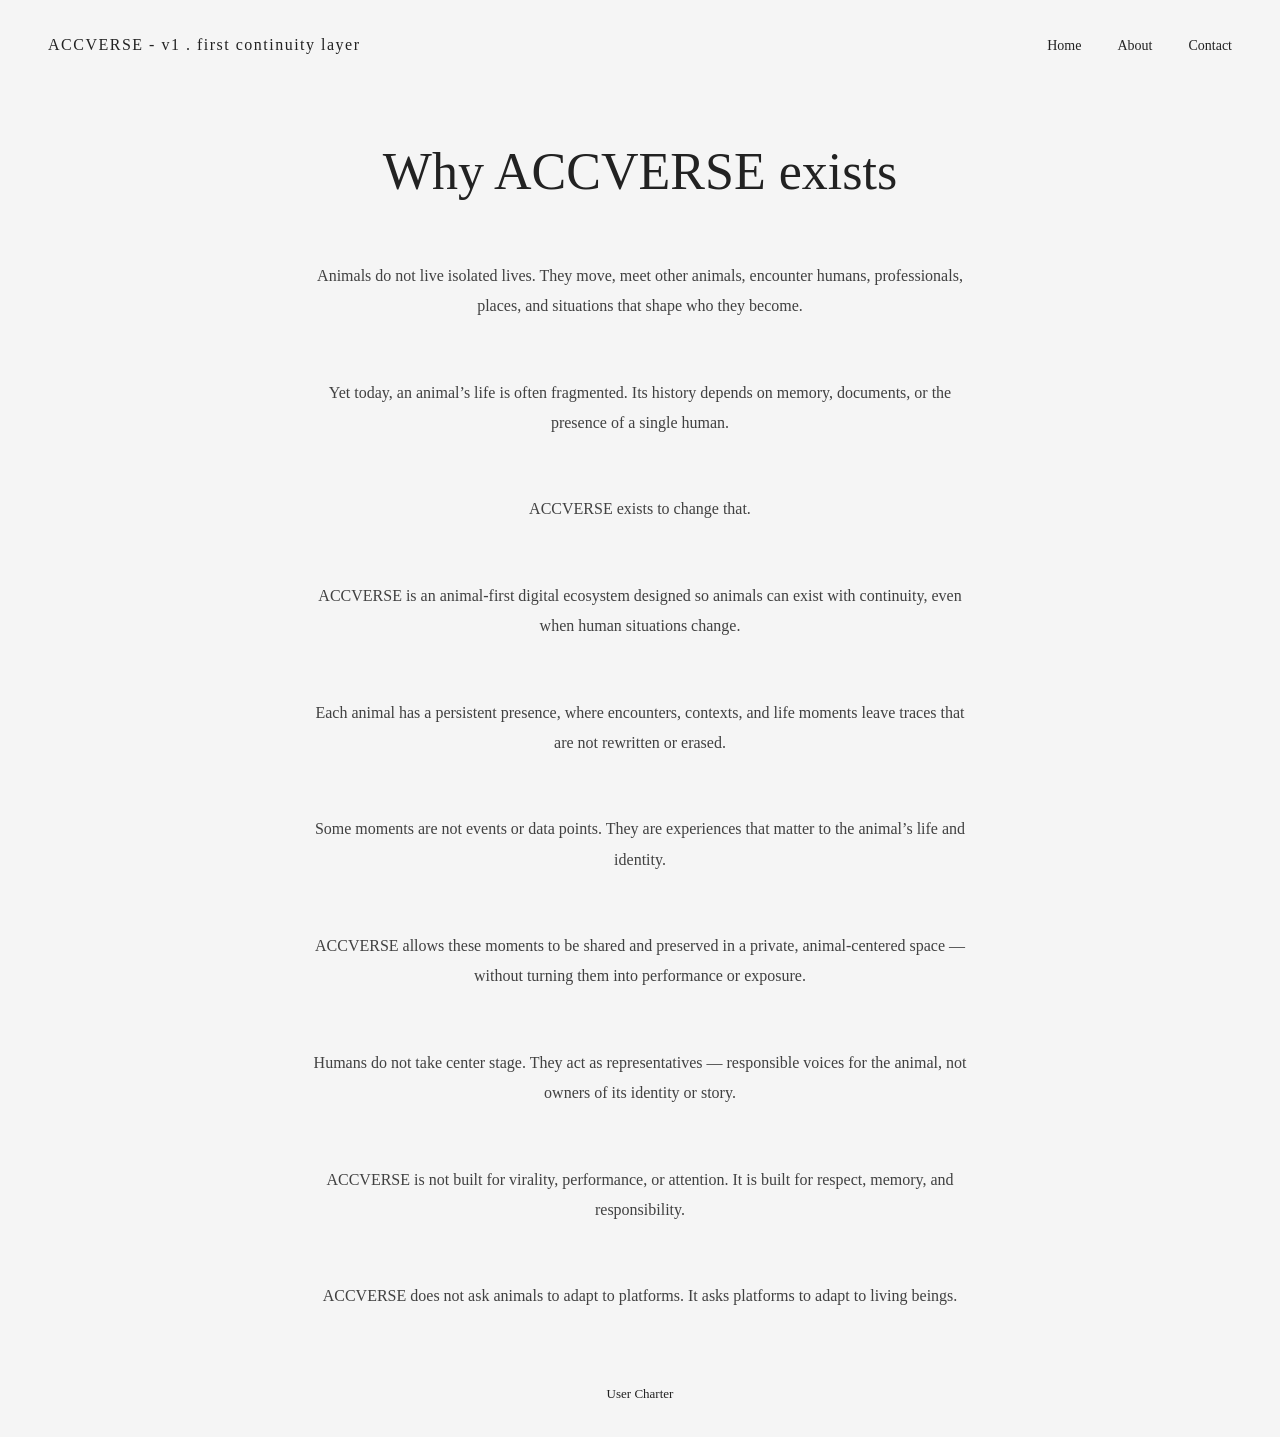
==== about.html @ 1322f3d6 "Initial website" ====
<!DOCTYPE html>
<html lang="en">
<head>
  <meta charset="UTF-8">
  <title>ACCVERSE — About</title>
  <link rel="stylesheet" href="css/style.css">
</head>

<body>

<header>
  <div class="header-container">
    <h1 class="logo">ACCVERSE - v1 . first continuity layer</h1>
    <nav>
      <a href="index.html">Home</a>
      <a href="about.html">About</a>
      <a href="contact.html">Contact</a>
    </nav>
  </div>
</header>

<main class="hero">
  <div class="prose">
    <h2>Why ACCVERSE exists</h2>

    <p>
      Animals do not live isolated lives. They move, meet other animals, encounter humans,
      professionals, places, and situations that shape who they become.
    </p>

    <p>
      Yet today, an animal’s life is often fragmented. Its history depends on memory,
      documents, or the presence of a single human.
    </p>

    <p>
      ACCVERSE exists to change that.
    </p>

    <p>
      ACCVERSE is an animal-first digital ecosystem designed so animals can exist with continuity,
      even when human situations change.
    </p>

    <p>
      Each animal has a persistent presence, where encounters, contexts, and life moments leave traces
      that are not rewritten or erased.
    </p>

    <p>
      Some moments are not events or data points. They are experiences that matter to the animal’s life and identity.
    </p>

    <p>
      ACCVERSE allows these moments to be shared and preserved in a private, animal-centered space —
      without turning them into performance or exposure.
    </p>

    <p>
      Humans do not take center stage. They act as representatives — responsible voices for the animal,
      not owners of its identity or story.
    </p>

    <p>
      ACCVERSE is not built for virality, performance, or attention. It is built for respect, memory, and responsibility.
    </p>

    <p style="margin-bottom: 0;">
      ACCVERSE does not ask animals to adapt to platforms. It asks platforms to adapt to living beings.
    </p>
  </div>
</main>

<footer>
  <a href="user-charter.html">User Charter</a>
</footer>

</body>
</html>
---- css/style.css ----
/* RESET */
* {
  margin: 0;
  padding: 0;
  box-sizing: border-box;
}

/* GLOBAL */
body {
  font-family: "Georgia", serif;
  background: #f5f5f5;
  color: #222;
  line-height: 1.6;
}

/* HEADER */
header {
  padding: 32px 48px;
}

.header-container {
  display: flex;
  justify-content: space-between;
  align-items: center;
}

.logo {
  font-size: 16px;
  letter-spacing: 1.5px;
  font-weight: normal;
}

nav a {
  margin-left: 32px;
  text-decoration: none;
  color: #222;
  font-size: 14px;
}

.prose {
  max-width: 720px;
  margin: 0 auto;
  padding: 0 24px;
  text-align: center;
}

.prose h2 {
  font-size: 52px;
  font-weight: normal;
  margin-bottom: 48px;
}

.prose p {
  font-size: 16px;
  line-height: 1.9;
  margin-bottom: 56px;
  opacity: 0.85;
}

.prose .subtitle {
  font-size: 18px;
  opacity: 0.85;
}

.hero {
  min-height: calc(100vh - 160px);
  display: flex;
  align-items: center;
  justify-content: center;
  padding: 40px 0;
}

/* FOOTER */
footer {
  padding: 32px;
  text-align: center;
  font-size: 13px;
}

footer a {
  color: #222;
  text-decoration: none;
}

/* MOBILE RESPONSIVE */
@media (max-width: 480px) {
  header {
    padding: 20px 18px;
  }

  nav a {
    margin-left: 14px;
    font-size: 13px;
  }

  .hero {
    min-height: calc(100vh - 140px);
    padding: 28px 0;
  }

  .prose {
    max-width: 92%;
    padding: 0 14px;
  }

  .prose h2 {
    font-size: 36px;
    margin-bottom: 28px;
  }

  .prose .subtitle {
    font-size: 16px;
    margin-bottom: 28px;
  }

  .prose p {
    font-size: 15px;
    line-height: 1.85;
    margin-bottom: 28px;
  }

  footer {
    padding: 22px;
    font-size: 13px;
  }
}

/* SMALL TABLETS / LARGE PHONES */
@media (min-width: 481px) and (max-width: 768px) {
  .prose h2 {
    font-size: 42px;
  }

  .prose .subtitle {
    font-size: 17px;
  }

  .prose p {
    font-size: 16px;
    margin-bottom: 36px;
  }
}

/* Link style (subtle, premium) */
.prose a {
  color: inherit;
  text-decoration: none;
  border-bottom: 1px solid rgba(0,0,0,0.25);
  padding-bottom: 2px;
}

.prose a:hover {
  border-bottom-color: rgba(0,0,0,0.55);
}

/* CONTACT FORM */
.contact-form {
  margin-top: 80px;
  text-align: left;
}

.contact-form label {
  display: block;
  margin-bottom: 32px;
}

.contact-form span {
  display: block;
  font-size: 14px;
  margin-bottom: 6px;
}

.contact-form small {
  display: block;
  font-size: 12px;
  opacity: 0.6;
  margin-bottom: 10px;
}

.contact-form input,
.contact-form textarea {
  width: 100%;
  padding: 14px 18px;
  border-radius: 28px;
  border: 1px solid #000;
  font-family: inherit;
  font-size: 14px;
  background: transparent;
}

.contact-form textarea {
  border-radius: 20px;
  resize: vertical;
}

.contact-form button {
  margin-top: 16px;
  padding: 14px 32px;
  border-radius: 999px;
  border: none;
  background: #000;
  color: #fff;
  font-family: inherit;
  font-size: 13px;
  letter-spacing: 1px;
  cursor: pointer;
}

.contact-form button:hover {
  opacity: 0.9;
}

/* MOBILE tweaks for the form */
@media (max-width: 480px) {
  .contact-form {
    margin-top: 56px;
  }

  .contact-form input,
  .contact-form textarea {
    font-size: 15px;
  }
}

/* MINI LIST STYLE (compact, manifesto-like) */
.list {
  margin-bottom: 56px;
}

.list p {
  margin-bottom: 14px;
  font-size: 15px;
  line-height: 1.6;
  opacity: 0.8;
}
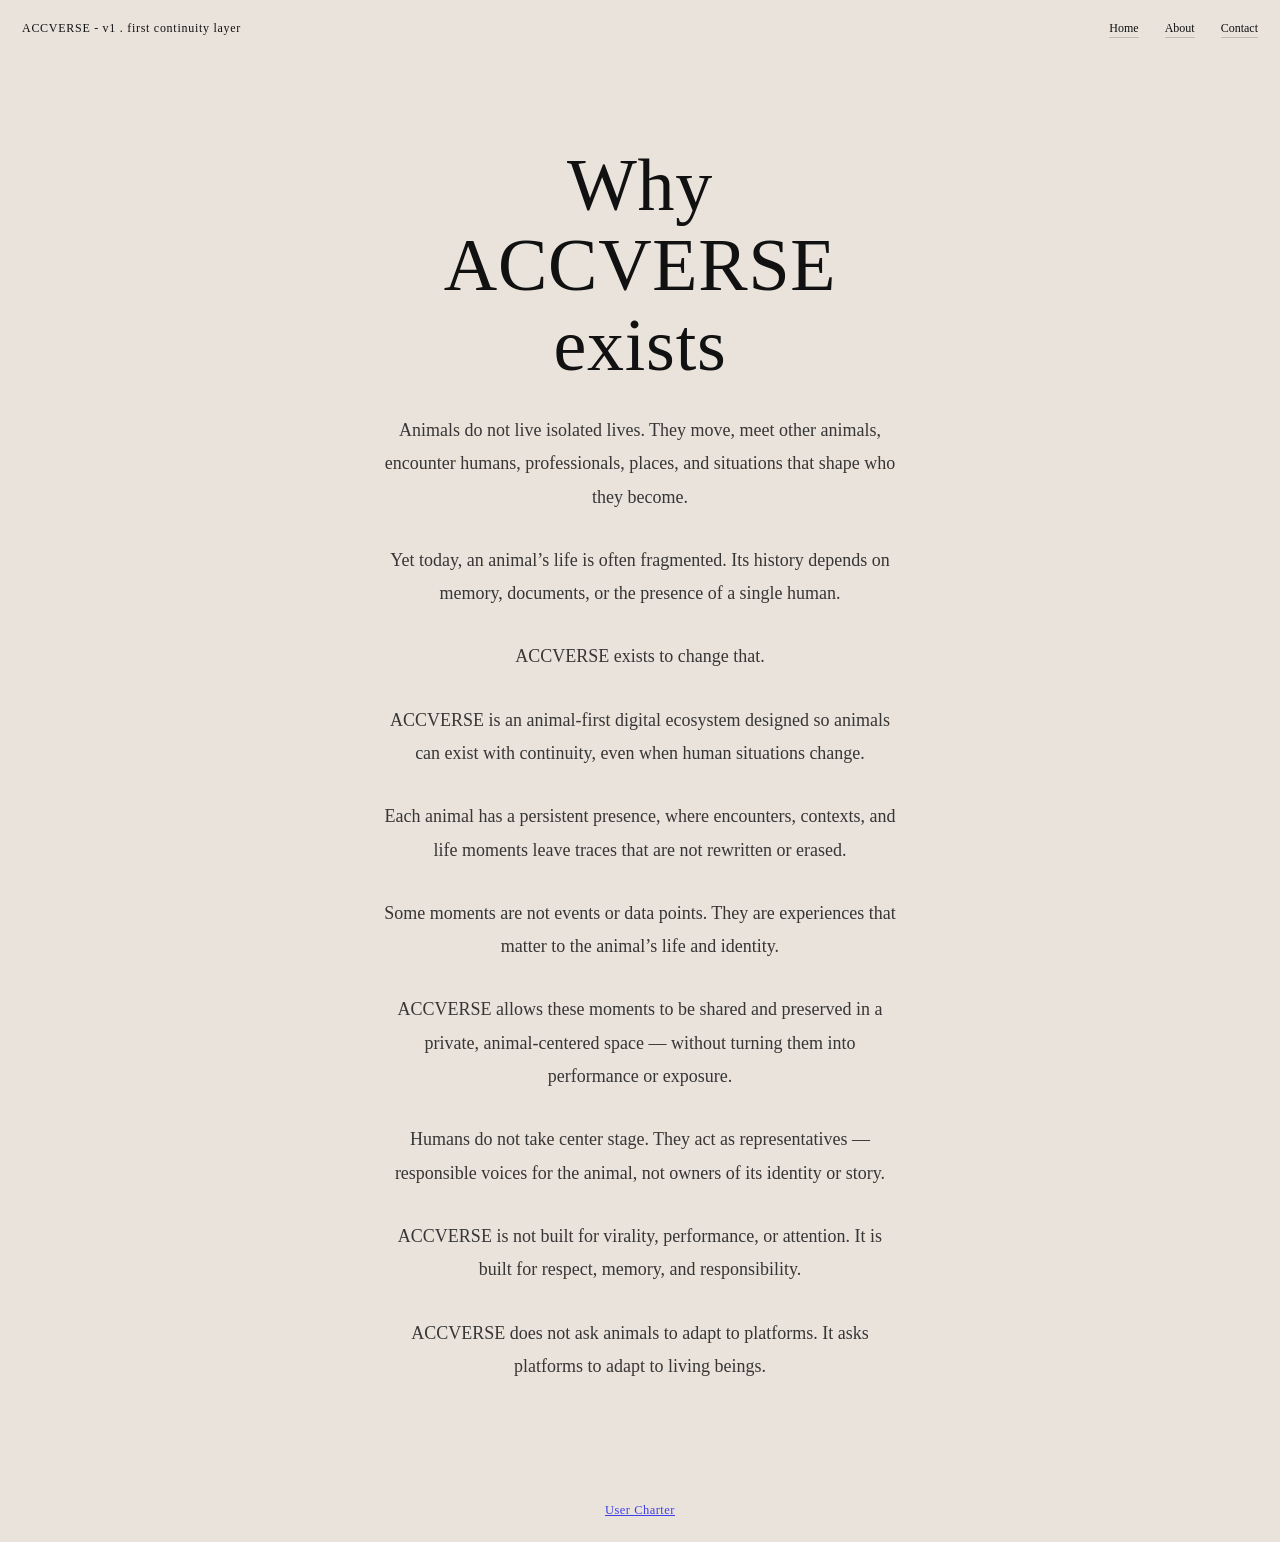
==== commit c009aa8e: "Improve responsive typography + header one-line" ====
--- a/about.html
+++ b/about.html
@@ -2,9 +2,11 @@
 <html lang="en">
 <head>
   <meta charset="UTF-8">
-  <title>ACCVERSE — About</title>
+  <meta name="viewport" content="width=device-width, initial-scale=1.0">
+  <title>ACCVERSE — First continuity layer</title>
   <link rel="stylesheet" href="css/style.css">
 </head>
+
 
 <body>
 
--- a/css/style.css
+++ b/css/style.css
@@ -1,147 +1,145 @@
-/* RESET */
-* {
+/* =========================
+   ACCVERSE — Global Styles
+   (stable mobile / tablet / desktop)
+   ========================= */
+
+/* Reset */
+*,
+*::before,
+*::after {
+  box-sizing: border-box;
+}
+
+html {
+  -webkit-text-size-adjust: 100%;
+  text-size-adjust: 100%;
+}
+
+body {
   margin: 0;
   padding: 0;
-  box-sizing: border-box;
-}
-
-/* GLOBAL */
-body {
-  font-family: "Georgia", serif;
-  background: #f5f5f5;
-  color: #222;
-  line-height: 1.6;
-}
-
-/* HEADER */
+  background: #e9e3dc; /* light warm background */
+  color: #111;
+  font-family: Georgia, "Times New Roman", Times, serif;
+}
+
+/* Page frame */
+.wrapper {
+  min-height: 100svh; /* better on mobile than 100vh */
+  display: flex;
+  justify-content: center;
+  padding: clamp(14px, 3vw, 28px);
+}
+
+.page {
+  width: min(760px, 100%);
+  background: #fff;
+  box-shadow: 0 0 0 1px rgba(0,0,0,0.06);
+}
+
+/* =========================
+   Header (ONE LINE ALWAYS)
+   ========================= */
 header {
-  padding: 32px 48px;
+  padding: clamp(16px, 3vw, 22px) clamp(14px, 3vw, 22px);
 }
 
 .header-container {
   display: flex;
+  align-items: flex-start;
   justify-content: space-between;
-  align-items: center;
-}
-
+  gap: 14px;
+}
+
+/* Keep header on one line */
+.logo,
+nav,
+nav a {
+  white-space: nowrap;
+}
+
+/* The “0.50rem vibe”, but responsive */
 .logo {
-  font-size: 16px;
-  letter-spacing: 1.5px;
-  font-weight: normal;
+  margin: 0;
+  font-weight: 400;
+  letter-spacing: 0.06em;
+  font-size: clamp(0.50rem, 1.4vw, 0.75rem);
+  line-height: 1.1;
+
+  /* Prevent logo from eating all the space */
+  max-width: 62%;
+  overflow: hidden;
+  text-overflow: ellipsis;
+}
+
+/* Nav */
+nav {
+  display: flex;
+  align-items: flex-start;
+  gap: clamp(14px, 3vw, 26px);
+  flex-wrap: nowrap; /* never wrap */
 }
 
 nav a {
-  margin-left: 32px;
+  color: inherit;
   text-decoration: none;
-  color: #222;
-  font-size: 14px;
+  font-size: clamp(0.50rem, 1.4vw, 0.75rem);
+  line-height: 1.1;
+  padding-bottom: 2px;
+  border-bottom: 1px solid rgba(0,0,0,0.18);
+}
+
+nav a:hover {
+  border-bottom-color: rgba(0,0,0,0.45);
+}
+
+/* =========================
+   Hero / Prose layout
+   ========================= */
+.hero {
+  /* keeps the content visually centered without being too “empty” */
+  padding: clamp(46px, 9vw, 86px) 0 clamp(56px, 10vw, 96px);
 }
 
 .prose {
-  max-width: 720px;
+  max-width: 560px;
   margin: 0 auto;
-  padding: 0 24px;
   text-align: center;
-}
-
+  padding: 0 clamp(16px, 4vw, 22px);
+}
+
+/* Titles */
+.prose h1,
 .prose h2 {
-  font-size: 52px;
-  font-weight: normal;
-  margin-bottom: 48px;
-}
-
+  margin: 0 0 clamp(18px, 4vw, 28px);
+  font-weight: 400;
+  letter-spacing: 0.01em;
+}
+
+/* Main big title (index / about) */
+.prose h1,
+.prose h2 {
+  font-size: clamp(42px, 9.4vw, 74px);
+  line-height: 1.08;
+}
+
+/* Optional subtitle line */
+.prose .subtitle {
+  margin: 0 0 clamp(18px, 4vw, 28px);
+  font-size: clamp(16px, 3.8vw, 18px);
+  line-height: 1.7;
+  opacity: 0.86;
+}
+
+/* Paragraphs */
 .prose p {
-  font-size: 16px;
-  line-height: 1.9;
-  margin-bottom: 56px;
-  opacity: 0.85;
-}
-
-.prose .subtitle {
-  font-size: 18px;
-  opacity: 0.85;
-}
-
-.hero {
-  min-height: calc(100vh - 160px);
-  display: flex;
-  align-items: center;
-  justify-content: center;
-  padding: 40px 0;
-}
-
-/* FOOTER */
-footer {
-  padding: 32px;
-  text-align: center;
-  font-size: 13px;
-}
-
-footer a {
-  color: #222;
-  text-decoration: none;
-}
-
-/* MOBILE RESPONSIVE */
-@media (max-width: 480px) {
-  header {
-    padding: 20px 18px;
-  }
-
-  nav a {
-    margin-left: 14px;
-    font-size: 13px;
-  }
-
-  .hero {
-    min-height: calc(100vh - 140px);
-    padding: 28px 0;
-  }
-
-  .prose {
-    max-width: 92%;
-    padding: 0 14px;
-  }
-
-  .prose h2 {
-    font-size: 36px;
-    margin-bottom: 28px;
-  }
-
-  .prose .subtitle {
-    font-size: 16px;
-    margin-bottom: 28px;
-  }
-
-  .prose p {
-    font-size: 15px;
-    line-height: 1.85;
-    margin-bottom: 28px;
-  }
-
-  footer {
-    padding: 22px;
-    font-size: 13px;
-  }
-}
-
-/* SMALL TABLETS / LARGE PHONES */
-@media (min-width: 481px) and (max-width: 768px) {
-  .prose h2 {
-    font-size: 42px;
-  }
-
-  .prose .subtitle {
-    font-size: 17px;
-  }
-
-  .prose p {
-    font-size: 16px;
-    margin-bottom: 36px;
-  }
-}
-
-/* Link style (subtle, premium) */
+  margin: 0 0 clamp(18px, 4.5vw, 30px);
+  font-size: clamp(16px, 3.9vw, 18px); /* IMPORTANT: bigger than before */
+  line-height: 1.85;
+  opacity: 0.82;
+}
+
+/* Links (subtle premium) */
 .prose a {
   color: inherit;
   text-decoration: none;
@@ -153,26 +151,39 @@
   border-bottom-color: rgba(0,0,0,0.55);
 }
 
-/* CONTACT FORM */
+/* =========================
+   Footer
+   ========================= */
+footer {
+  padding: clamp(18px, 4vw, 24px);
+  text-align: center;
+  font-size: clamp(0.58rem, 1.7vw, 0.78rem);
+  letter-spacing: 0.04em;
+  opacity: 0.72;
+}
+
+/* =========================
+   CONTACT FORM
+   ========================= */
 .contact-form {
-  margin-top: 80px;
+  margin-top: clamp(44px, 8vw, 80px);
   text-align: left;
 }
 
 .contact-form label {
   display: block;
-  margin-bottom: 32px;
+  margin-bottom: 28px;
 }
 
 .contact-form span {
   display: block;
-  font-size: 14px;
-  margin-bottom: 6px;
+  font-size: clamp(14px, 3.6vw, 15px);
+  margin-bottom: 8px;
 }
 
 .contact-form small {
   display: block;
-  font-size: 12px;
+  font-size: clamp(12px, 3.2vw, 13px);
   opacity: 0.6;
   margin-bottom: 10px;
 }
@@ -184,18 +195,20 @@
   border-radius: 28px;
   border: 1px solid #000;
   font-family: inherit;
-  font-size: 14px;
+  font-size: clamp(15px, 3.8vw, 16px);
   background: transparent;
+  outline: none;
 }
 
 .contact-form textarea {
   border-radius: 20px;
   resize: vertical;
+  min-height: 140px;
 }
 
 .contact-form button {
-  margin-top: 16px;
-  padding: 14px 32px;
+  margin-top: 10px;
+  padding: 14px 34px;
   border-radius: 999px;
   border: none;
   background: #000;
@@ -210,26 +223,36 @@
   opacity: 0.9;
 }
 
-/* MOBILE tweaks for the form */
-@media (max-width: 480px) {
-  .contact-form {
-    margin-top: 56px;
+/* =========================
+   MINI LIST STYLE
+   ========================= */
+.list {
+  margin-bottom: clamp(34px, 6vw, 56px);
+}
+
+.list p {
+  margin: 0 0 14px;
+  font-size: clamp(16px, 3.9vw, 18px);
+  line-height: 1.65;
+  opacity: 0.82;
+}
+
+/* =========================
+   Ultra-small phones safety
+   (keeps header one line)
+   ========================= */
+@media (max-width: 360px) {
+  .logo {
+    max-width: 56%;
+    font-size: 0.50rem;
   }
 
-  .contact-form input,
-  .contact-form textarea {
-    font-size: 15px;
+  nav a {
+    font-size: 0.50rem;
   }
-}
-
-/* MINI LIST STYLE (compact, manifesto-like) */
-.list {
-  margin-bottom: 56px;
-}
-
-.list p {
-  margin-bottom: 14px;
-  font-size: 15px;
-  line-height: 1.6;
-  opacity: 0.8;
-}
+
+  nav {
+    gap: 12px;
+  }
+}
+
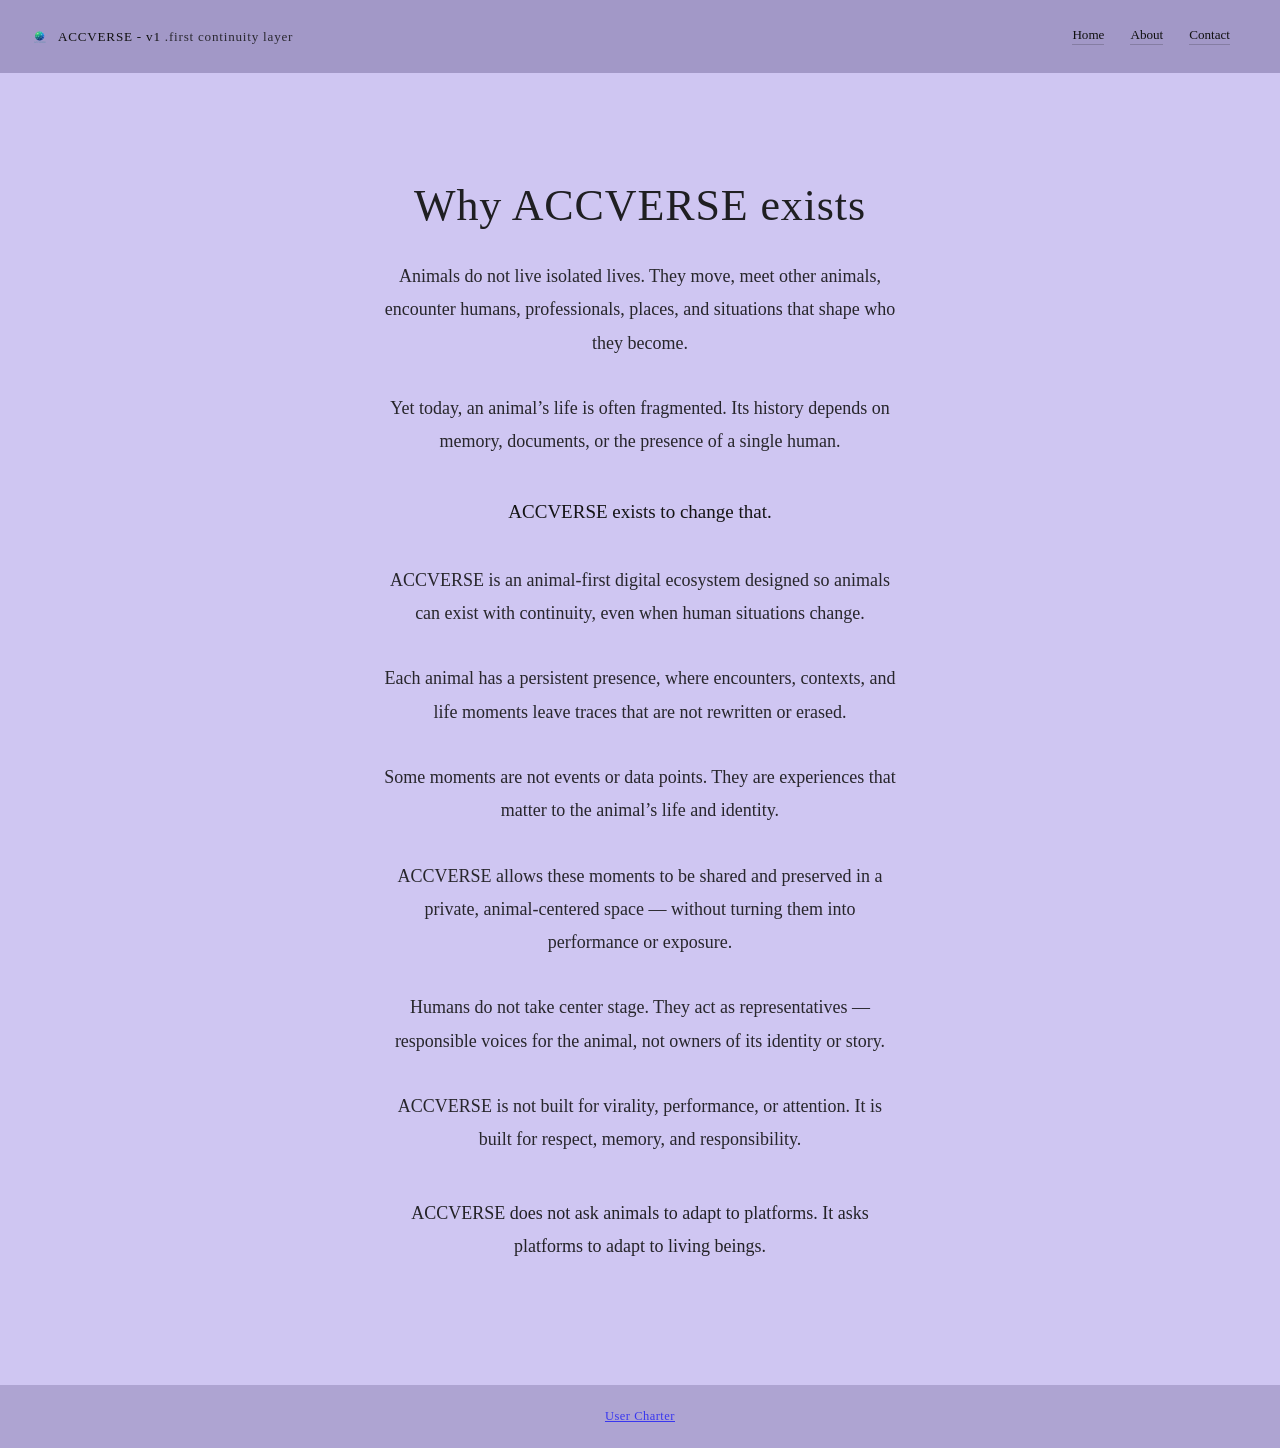
==== commit 79820055: "Finalize visual layout and header consistency" ====
--- a/about.html
+++ b/about.html
@@ -12,12 +12,21 @@
 
 <header>
   <div class="header-container">
-    <h1 class="logo">ACCVERSE - v1 . first continuity layer</h1>
+
+    <div class="brand">
+      <img src="assets/accverse-logo.png" alt="ACCVERSE mark" class="brand-mark">
+      <h1 class="logo">
+        <span class="brand-name">ACCVERSE - v1</span>
+        <span class="brand-meta">.first continuity layer</span>
+      </h1>
+    </div>
+
     <nav>
       <a href="index.html">Home</a>
       <a href="about.html">About</a>
       <a href="contact.html">Contact</a>
     </nav>
+
   </div>
 </header>
 
@@ -35,7 +44,7 @@
       documents, or the presence of a single human.
     </p>
 
-    <p>
+    <p class="pivot">
       ACCVERSE exists to change that.
     </p>
 
@@ -67,7 +76,7 @@
       ACCVERSE is not built for virality, performance, or attention. It is built for respect, memory, and responsibility.
     </p>
 
-    <p style="margin-bottom: 0;">
+    <p class="conclusion">
       ACCVERSE does not ask animals to adapt to platforms. It asks platforms to adapt to living beings.
     </p>
   </div>
@@ -80,3 +89,4 @@
 </body>
 </html>
 
+
--- a/css/style.css
+++ b/css/style.css
@@ -18,87 +18,133 @@
 body {
   margin: 0;
   padding: 0;
-  background: #e9e3dc; /* light warm background */
+  background: #cfc6f2;
   color: #111;
   font-family: Georgia, "Times New Roman", Times, serif;
 }
 
-/* Page frame */
-.wrapper {
-  min-height: 100svh; /* better on mobile than 100vh */
-  display: flex;
-  justify-content: center;
-  padding: clamp(14px, 3vw, 28px);
-}
-
-.page {
-  width: min(760px, 100%);
-  background: #fff;
-  box-shadow: 0 0 0 1px rgba(0,0,0,0.06);
-}
-
 /* =========================
-   Header (ONE LINE ALWAYS)
+   Header (bigger, readable, no truncation)
    ========================= */
 header {
-  padding: clamp(16px, 3vw, 22px) clamp(14px, 3vw, 22px);
+  padding: clamp(18px, 3.2vw, 28px) clamp(16px, 4vw, 32px);
+  background: #a298c7;
 }
 
 .header-container {
   display: flex;
-  align-items: flex-start;
+  align-items: center;
   justify-content: space-between;
-  gap: 14px;
-}
-
-/* Keep header on one line */
-.logo,
-nav,
-nav a {
-  white-space: nowrap;
-}
-
-/* The “0.50rem vibe”, but responsive */
+  gap: 16px;
+}
+
+/* Brand block (image + text) */
+.brand {
+  display: flex;
+  align-items: center;
+  gap: 10px;
+  min-width: 0; /* important for flex */
+}
+
+/* Mark */
+.brand-mark {
+  width: 16px;
+  height: 16px;
+  object-fit: contain;
+  opacity: 0.85;
+  flex: 0 0 auto;
+}
+
+/* Logo text */
 .logo {
   margin: 0;
   font-weight: 400;
   letter-spacing: 0.06em;
-  font-size: clamp(0.50rem, 1.4vw, 0.75rem);
-  line-height: 1.1;
-
-  /* Prevent logo from eating all the space */
-  max-width: 62%;
-  overflow: hidden;
-  text-overflow: ellipsis;
+  font-size: clamp(0.58rem, 1.5vw, 0.82rem);
+  line-height: 1.2;
+
+  /* IMPORTANT: do NOT truncate */
+  overflow: visible;
+  text-overflow: clip;
+  white-space: nowrap;
+
+  min-width: 0;
+}
+
+/* “ACCVERSE” must always be visible */
+.brand-name {
+  display: inline-block;
+}
+
+/* Meta part shown on larger screens */
+.brand-meta {
+  display: inline;
+  opacity: 0.82;
 }
 
 /* Nav */
 nav {
   display: flex;
-  align-items: flex-start;
+  align-items: center;
   gap: clamp(14px, 3vw, 26px);
-  flex-wrap: nowrap; /* never wrap */
+  flex-wrap: nowrap;
+  margin-right: clamp(6px, 2vw, 18px); /* pull slightly left */
 }
 
 nav a {
   color: inherit;
   text-decoration: none;
-  font-size: clamp(0.50rem, 1.4vw, 0.75rem);
+  font-size: clamp(0.58rem, 1.5vw, 0.82rem);
   line-height: 1.1;
   padding-bottom: 2px;
   border-bottom: 1px solid rgba(0,0,0,0.18);
+  white-space: nowrap;
 }
 
 nav a:hover {
   border-bottom-color: rgba(0,0,0,0.45);
 }
 
+/* ✅ Mobile: keep header on one line, but do not cut ACCVERSE
+   We hide ONLY the meta part. */
+@media (max-width: 520px) {
+  .brand-meta {
+    display: none;
+  }
+}
+
+/* Ultra-small phones safety */
+@media (max-width: 360px) {
+  header {
+    padding: 16px 14px;
+  }
+
+  .brand-mark {
+    width: 14px;
+    height: 14px;
+  }
+
+  .logo,
+  nav a {
+    font-size: 0.56rem;
+  }
+
+  nav {
+    gap: 12px;
+  }
+}
+
 /* =========================
-   Hero / Prose layout
+   Hero / Prose
    ========================= */
 .hero {
-  /* keeps the content visually centered without being too “empty” */
   padding: clamp(46px, 9vw, 86px) 0 clamp(56px, 10vw, 96px);
+}
+
+@media (min-width: 1024px) {
+  .hero {
+    padding: clamp(28px, 4.5vw, 54px) 0 clamp(56px, 7vw, 90px);
+  }
 }
 
 .prose {
@@ -108,22 +154,40 @@
   padding: 0 clamp(16px, 4vw, 22px);
 }
 
-/* Titles */
+/* Headings */
 .prose h1,
-.prose h2 {
+.prose h2,
+.prose h3 {
   margin: 0 0 clamp(18px, 4vw, 28px);
   font-weight: 400;
   letter-spacing: 0.01em;
 }
 
-/* Main big title (index / about) */
-.prose h1,
+/* H1 */
+.prose h1 {
+  font-size: clamp(44px, 9.8vw, 76px);
+  line-height: 1.06;
+  margin-left: auto;
+  margin-right: auto;
+}
+
+@media (min-width: 1024px) {
+  .prose h1 {
+    max-width: 760px;
+    line-height: 1.14;
+  }
+}
+
+/* H2 */
 .prose h2 {
-  font-size: clamp(42px, 9.4vw, 74px);
-  line-height: 1.08;
-}
-
-/* Optional subtitle line */
+  font-size: clamp(28px, 6.2vw, 44px);
+  line-height: 1.15;
+  letter-spacing: 0.02em;
+  opacity: 0.92;
+  margin-top: clamp(22px, 5.2vw, 54px);
+}
+
+/* Subtitle */
 .prose .subtitle {
   margin: 0 0 clamp(18px, 4vw, 28px);
   font-size: clamp(16px, 3.8vw, 18px);
@@ -133,13 +197,33 @@
 
 /* Paragraphs */
 .prose p {
-  margin: 0 0 clamp(18px, 4.5vw, 30px);
-  font-size: clamp(16px, 3.9vw, 18px); /* IMPORTANT: bigger than before */
+  margin: 0 0 clamp(18px, 4.8vw, 32px);
+  font-size: clamp(16px, 3.9vw, 18px);
   line-height: 1.85;
-  opacity: 0.82;
-}
-
-/* Links (subtle premium) */
+  opacity: 0.88;
+}
+
+.prose .pivot {
+  font-size: clamp(17px, 4.1vw, 19px);
+  line-height: 1.75;
+  opacity: 0.98;
+  margin-top: clamp(22px, 5vw, 36px);
+  margin-bottom: clamp(22px, 5vw, 36px);
+}
+
+.prose .conclusion {
+  opacity: 0.90;
+  margin-top: clamp(22px, 5vw, 40px);
+}
+
+.prose .status {
+  margin-top: clamp(28px, 6vw, 60px);
+  font-size: clamp(14px, 3.5vw, 15px);
+  letter-spacing: 0.04em;
+  opacity: 0.72;
+}
+
+/* Links */
 .prose a {
   color: inherit;
   text-decoration: none;
@@ -151,20 +235,17 @@
   border-bottom-color: rgba(0,0,0,0.55);
 }
 
-/* =========================
-   Footer
-   ========================= */
+/* Footer */
 footer {
   padding: clamp(18px, 4vw, 24px);
   text-align: center;
   font-size: clamp(0.58rem, 1.7vw, 0.78rem);
   letter-spacing: 0.04em;
   opacity: 0.72;
-}
-
-/* =========================
-   CONTACT FORM
-   ========================= */
+  background: #a298c7;
+}
+
+/* Contact form (kept as-is) */
 .contact-form {
   margin-top: clamp(44px, 8vw, 80px);
   text-align: left;
@@ -223,9 +304,7 @@
   opacity: 0.9;
 }
 
-/* =========================
-   MINI LIST STYLE
-   ========================= */
+/* Mini list */
 .list {
   margin-bottom: clamp(34px, 6vw, 56px);
 }
@@ -234,25 +313,5 @@
   margin: 0 0 14px;
   font-size: clamp(16px, 3.9vw, 18px);
   line-height: 1.65;
-  opacity: 0.82;
-}
-
-/* =========================
-   Ultra-small phones safety
-   (keeps header one line)
-   ========================= */
-@media (max-width: 360px) {
-  .logo {
-    max-width: 56%;
-    font-size: 0.50rem;
-  }
-
-  nav a {
-    font-size: 0.50rem;
-  }
-
-  nav {
-    gap: 12px;
-  }
-}
-
+  opacity: 0.88;
+}
